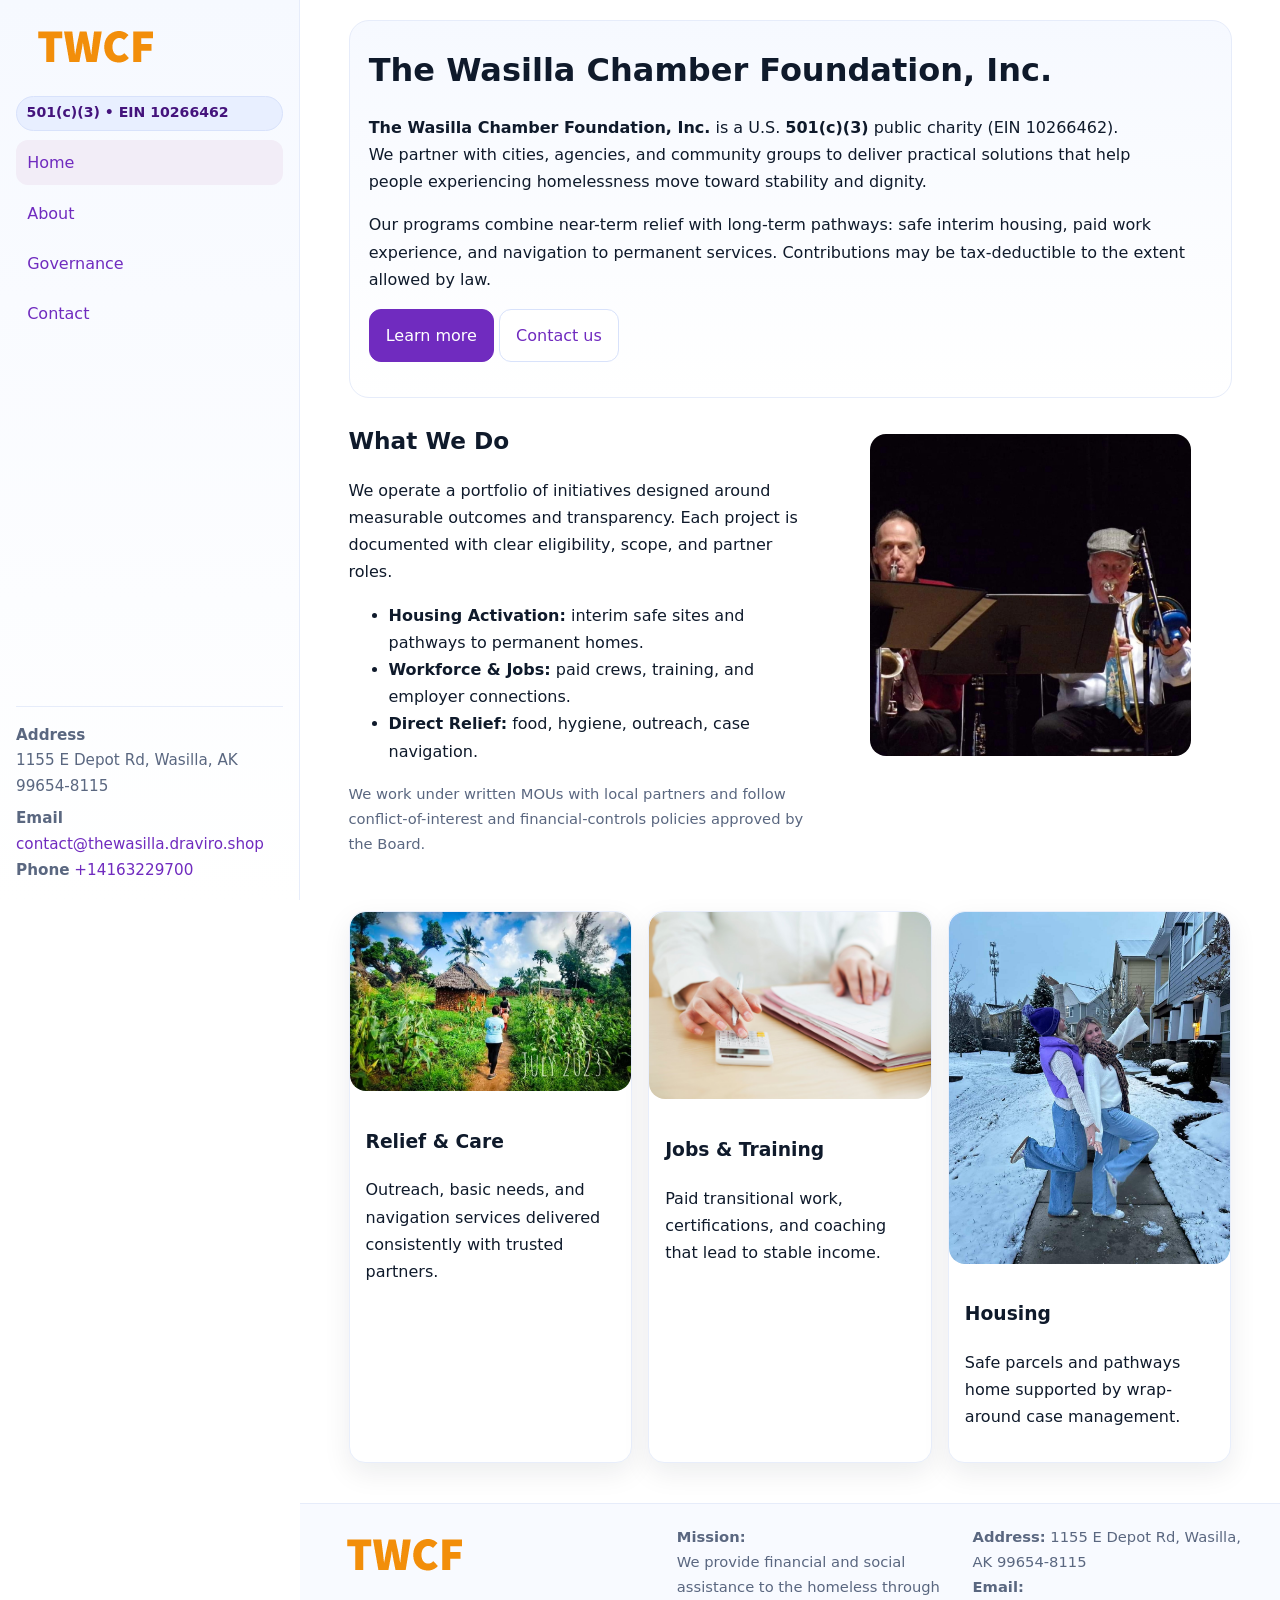
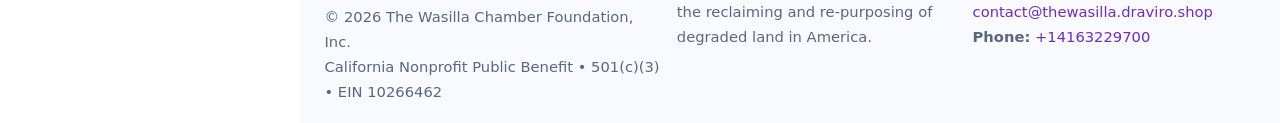
==== index.html @ 1b1baac1 "Initial commit" ====
<!doctype html>
<html lang="en">
<head>
<meta charset="utf-8"/>
<meta name="viewport" content="width=device-width,initial-scale=1"/>
<title>The Wasilla Chamber Foundation, Inc. – Nonprofit • 2025</title>
<link rel="stylesheet" href="assets/styles.css"/>
<link rel="icon" href="images/logo.png">
<meta name="data-ein" content="10266462"><meta name="data-name" content="The Wasilla Chamber Foundation, Inc.">
<meta name="data-email" content="contact@thewasilla.draviro.shop"><meta name="data-phone" content="+14163229700">
<meta name="data-address" content="1155 E Depot Rd,
Wasilla, AK 99654-8115"><meta name="data-map" content="1155+E+Depot+Rd,+Wasilla,+AK+99654-8115">
  <meta name="description" content="Our nonprofit strengthens the community with programs focused on community services, education, and direct relief.">
</head>
<body>
<div style="position:absolute;left:-9999px;top:-9999px;opacity:0" data-uniq="{{UNIQUE_BLOB}}">
  <span>Our nonprofit strengthens the community with programs focused on community services, education, and direct relief.</span><svg width="12" height="12" viewBox="0 0 12 12" xmlns="http://www.w3.org/2000/svg"><circle cx="6" cy="6" r="5" fill="#9d174d"/></svg><img src="images/education.jpg" width="1" height="1" alt="" loading="lazy"/>
</div>

<div class="app">
  <aside class="sidebar" aria-label="Sidebar">
    <div class="c8132de87b1"><img src="images/logo.png" alt="The Wasilla Chamber Foundation, Inc. logo"></div>
    <span class="c4084901925">501(c)(3) • EIN 10266462</span>
    <nav class="c97a2c320bf" aria-label="Main navigation">
      <a class="active" href="index.html">Home</a>
      <a href="about.html">About</a>
      <a href="governance.html">Governance</a>
      <a href="contact.html">Contact</a>
    </nav>
    <div class="contact">
      <div><strong>Address</strong><br>1155 E Depot Rd,
Wasilla, AK 99654-8115</div>
      <div style="margin-top:.4rem"><strong>Email</strong> <a href="mailto:contact@thewasilla.draviro.shop">contact@thewasilla.draviro.shop</a></div>
      <div><strong>Phone</strong> <a href="tel:+14163229700">+14163229700</a></div>
    </div>
  </aside>

  <main>
    <div class="container">
      <section class="c10d856e2f4" aria-labelledby="home-title">
        <h1 id="home-title">The Wasilla Chamber Foundation, Inc.</h1>
        <p class="c476bbcde54">
          <strong>The Wasilla Chamber Foundation, Inc.</strong> is a U.S. <strong>501(c)(3)</strong> public charity (EIN 10266462).
          We partner with cities, agencies, and community groups to deliver practical solutions that
          help people experiencing homelessness move toward stability and dignity.
        </p>
        <p>
          Our programs combine near-term relief with long-term pathways: safe interim housing,
          paid work experience, and navigation to permanent services. Contributions may be
          tax-deductible to the extent allowed by law.
        </p>
        <p>
          <a class="c7334501aff btn-primary" href="about.html">Learn more</a>
          <a class="c7334501aff" href="contact.html">Contact us</a>
        </p>
      </section>

      <section class="section split">
        <div>
          <h2>What We Do</h2>
          <p>
            We operate a portfolio of initiatives designed around measurable outcomes and transparency.
            Each project is documented with clear eligibility, scope, and partner roles.
          </p>
          <ul>
            <li><strong>Housing Activation:</strong> interim safe sites and pathways to permanent homes.</li>
            <li><strong>Workforce & Jobs:</strong> paid crews, training, and employer connections.</li>
            <li><strong>Direct Relief:</strong> food, hygiene, outreach, case navigation.</li>
          </ul>
          <p class="small">
            We work under written MOUs with local partners and follow conflict-of-interest and
            financial-controls policies approved by the Board.
          </p>
        </div>
        <figure>
          <img src="images/hero.jpg" alt="Community program in action">
        </figure>
      </section>

      <section class="section grid-3" aria-label="Highlights">
        <article class="ceb8f6fdd14">
          <img src="images/relief.jpg" alt="">
          <div class="card-body">
            <h3>Relief & Care</h3>
            <p>Outreach, basic needs, and navigation services delivered consistently with trusted partners.</p>
          </div>
        </article>
        <article class="ceb8f6fdd14">
          <img src="images/jobs.jpg" alt="">
          <div class="card-body">
            <h3>Jobs & Training</h3>
            <p>Paid transitional work, certifications, and coaching that lead to stable income.</p>
          </div>
        </article>
        <article class="ceb8f6fdd14">
          <img src="images/land.jpg" alt="">
          <div class="card-body">
            <h3>Housing</h3>
            <p>Safe parcels and pathways home supported by wrap-around case management.</p>
          </div>
        </article>
      </section>
    </div>

    <footer class="footer">
      <div class="container grid">
        <div>
          <img src="images/logo.png" alt="" style="width:160px;height:auto;margin-bottom:.5rem">
          <div class="small">© <span id="year"></span> The Wasilla Chamber Foundation, Inc.</div>
          <div class="small">California Nonprofit Public Benefit • 501(c)(3) • EIN 10266462</div>
        </div>
        <div>
          <div class="small"><strong>Mission:</strong><br>
            We provide financial and social assistance to the homeless through the reclaiming
            and re-purposing of degraded land in America.
          </div>
        </div>
        <div>
          <div class="small"><strong>Address:</strong> 1155 E Depot Rd,
Wasilla, AK 99654-8115<br>
            <strong>Email:</strong> <a href="mailto:contact@thewasilla.draviro.shop">contact@thewasilla.draviro.shop</a><br>
            <strong>Phone:</strong> <a href="tel:+14163229700">+14163229700</a>
          </div>
        </div>
      </div>
    </footer>
  </main>
</div>

<!-- Color/skin by EIN/NAME -->
<script>
(function(){function g(n){const e=document.querySelector('meta[name="'+n+'"]');return e?e.content:''}
function h(s){let x=2166136261>>>0;for(let i=0;i<s.length;i++){x^=s.charCodeAt(i);x=(x*16777619)>>>0}return x>>>0}
let k=(g('data-ein')||'').replace(/\D+/g,'');if(!k)k=g('data-name')||location.hostname||'default';
const key=h(String(k)),H=key%360,S=55+(key%20),L=46;
const brand=`hsl(${H} ${S}% ${L}%)`,ink=`hsl(${H} ${Math.min(95,S+10)}% ${Math.max(22,L-18)}%)`,soft=`hsl(${H} ${Math.max(40,S-25)}% 95%)`;
const r=document.documentElement;r.style.setProperty('--brand',brand);r.style.setProperty('--brand-ink',ink);r.style.setProperty('--soft',soft);
const y=document.getElementById('year'); if(y) y.textContent=new Date().getFullYear();})();
</script>
</body>
</html>
---- assets/styles.css ----
:root{
  --ink:#0f1a2b; --muted:#5a6780; --paper:#fff; --line:#e6ecfa;
  --brand:#2b5fb8; --brand-ink:#0f3d99; --soft:#eaf1ff;
  --radius:16px; --shadow:0 10px 28px rgba(15,26,43,.08)
}
*{box-sizing:border-box}
html,body{height:100%}
body{
  margin:0;background:var(--paper);color:var(--ink);
  font-family:Inter,system-ui,-apple-system,Segoe UI,Roboto,Arial,sans-serif;
  line-height:1.7
}
a{color:var(--brand);text-decoration:none}
a:hover{text-decoration:underline}
img{max-width:100%;display:block;border-radius:var(--radius)}

.app{display:grid;grid-template-columns:300px 1fr;min-height:100svh}
.sidebar{
  border-right:1px solid var(--line);
  background:linear-gradient(180deg,#f6f9ff,#fff);
  position:sticky;top:0;height:100svh;
  display:flex;flex-direction:column;padding:1rem
}
.c8132de87b1{display:flex;align-items:center;gap:.6rem;margin-bottom:.5rem}
.c8132de87b1 img{width:160px;height:auto}
.c4084901925{display:inline-flex;gap:.45rem;align-items:center;background:#e8efff;border:1px solid #d8e2fb;color:var(--brand-ink);border-radius:999px;padding:.28rem .6rem;font-size:.88rem;font-weight:700}
.c97a2c320bf{display:grid;gap:.35rem;margin:.6rem 0 1rem}
.c97a2c320bf a{padding:.55rem .7rem;border-radius:12px}
.c97a2c320bf a.active,.c97a2c320bf a:hover{background:var(--soft);text-decoration:none}
.sidebar .contact{margin-top:auto;border-top:1px solid var(--line);padding-top:1rem;font-size:.95rem;color:var(--muted)}

main{display:flex;flex-direction:column;min-height:100svh}
main > .container{padding:1.25rem 1.5rem}
.container{width:min(980px,95%);margin-inline:auto}
.section{padding:1.25rem 0}
.split{display:grid;grid-template-columns:1fr;gap:1.2rem;align-items:start}
.grid-3{display:grid;grid-template-columns:1fr;gap:1rem}

.c10d856e2f4{
  background:linear-gradient(180deg,#f6f9ff,#fff);
  border:1px solid var(--line);border-radius:20px;padding:1.2rem
}
h1{font-size:2rem;margin:.2rem 0 .2rem 0}
h2{font-size:1.45rem;margin:.2rem 0 .6rem}
.c476bbcde54{max-width:75ch}

.ceb8f6fdd14{background:#fff;border:1px solid #e8eefb;border-radius:var(--radius);box-shadow:var(--shadow);overflow:hidden}
.card-body{padding:1rem}

dl.facts{display:grid;grid-template-columns:1fr;gap:.6rem}
dl.facts dt{font-weight:700}
dl.facts dd{margin:0;color:var(--muted)}

.c654c2e7ff6{display:grid;grid-template-columns:1fr;gap:.9rem}
label{display:grid;gap:.35rem;font-weight:600}
input,textarea{
  width:100%;padding:.75rem .85rem;border:1px solid #d8e2fb;border-radius:12px;
  font:inherit;line-height:1.5
}
input:focus,textarea:focus{outline:2px solid var(--soft);border-color:var(--brand)}
.c7334501aff{display:inline-block;padding:.75rem 1rem;border:1px solid #d8e2fb;border-radius:12px;background:#fff}
.c7334501aff:hover{box-shadow:var(--shadow);text-decoration:none}
.btn-primary{background:var(--brand);border-color:var(--brand);color:#fff}

.map-embed iframe{width:100%;aspect-ratio:16/9;border:0;border-radius:20px;box-shadow:var(--shadow)}
.small{font-size:.92rem;color:var(--muted)}
.upper-strong{font-weight:800;text-transform:uppercase;letter-spacing:.02em}

.footer{border-top:1px solid var(--line);background:#f8faff;margin-top:auto}
.footer .grid{display:grid;grid-template-columns:1fr;gap:.8rem;padding:1.2rem 0}

@media(min-width:760px){
  .grid-3{grid-template-columns:repeat(3,1fr)}
  .split{grid-template-columns:1.15fr 1fr}
  .footer .grid{grid-template-columns:1.2fr 1fr 1fr}
}
@media(max-width:920px){
  .app{grid-template-columns:1fr}
  .sidebar{display:none}
}
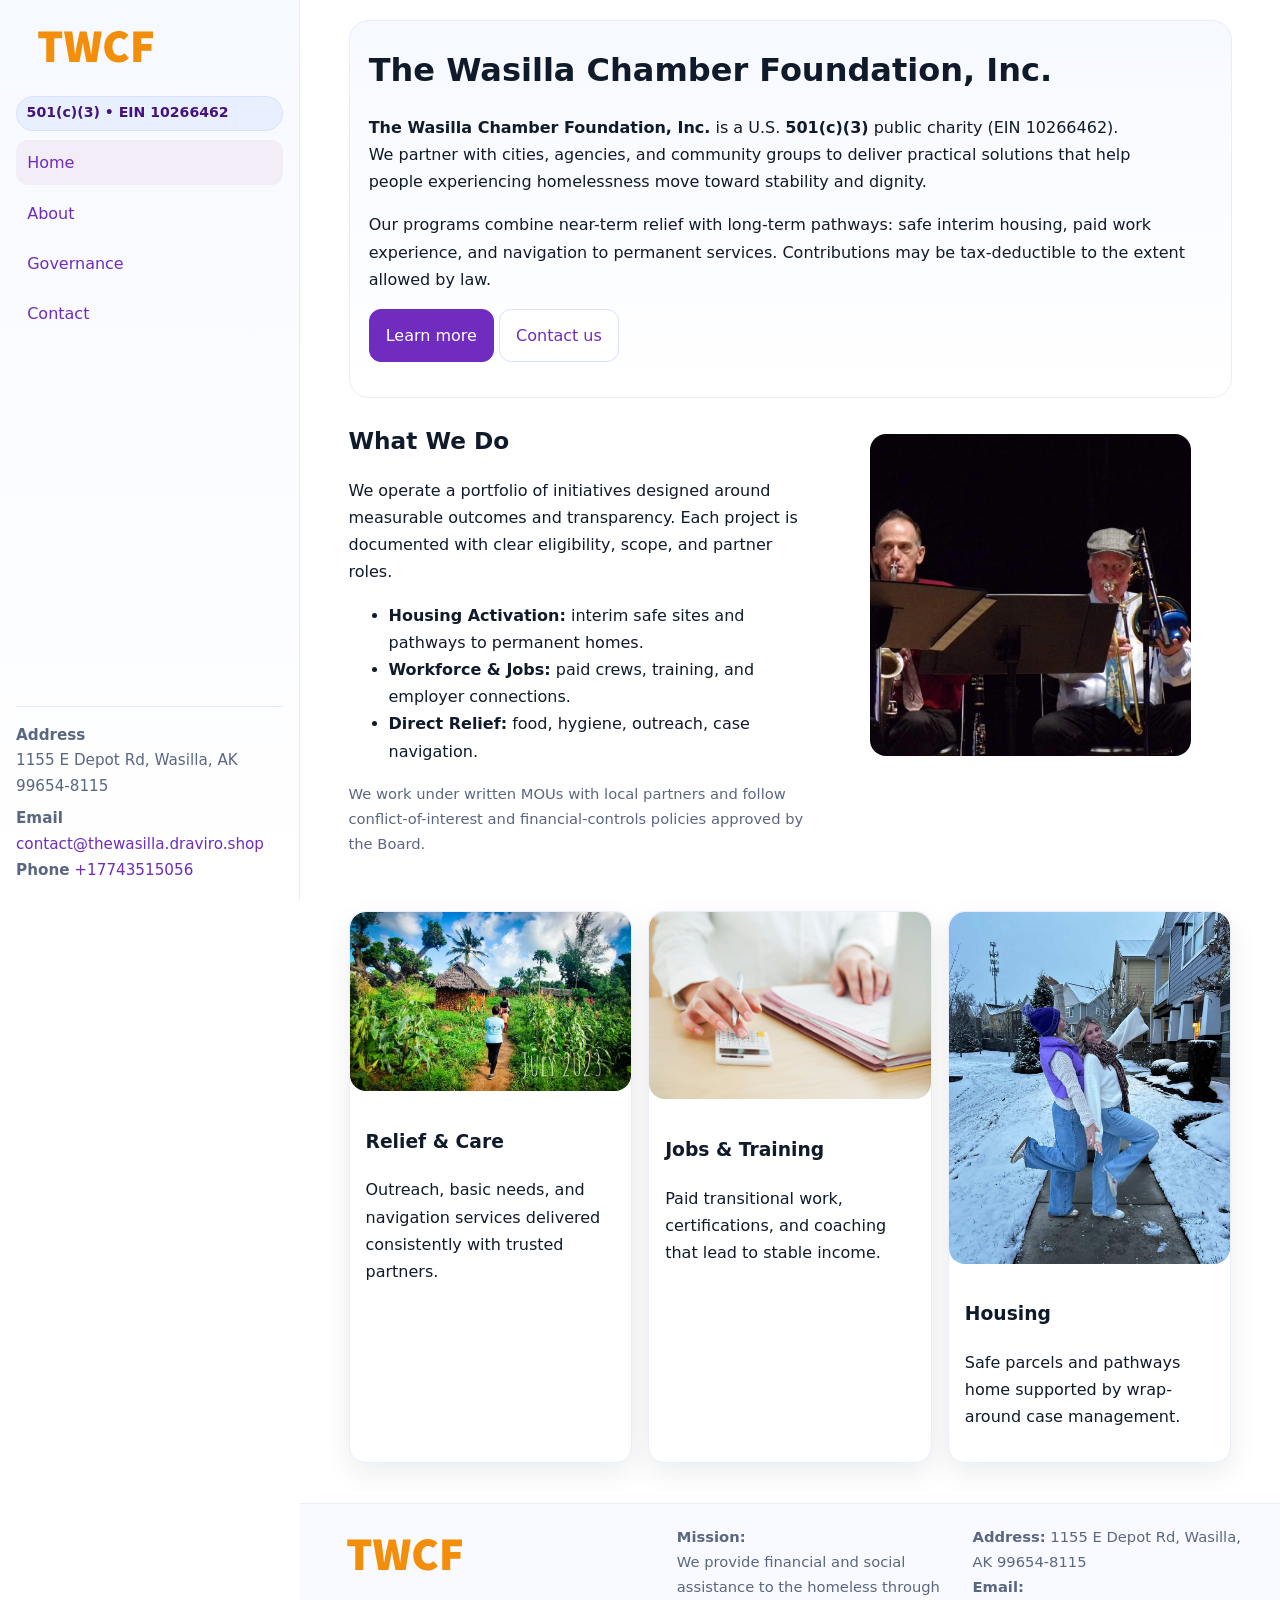
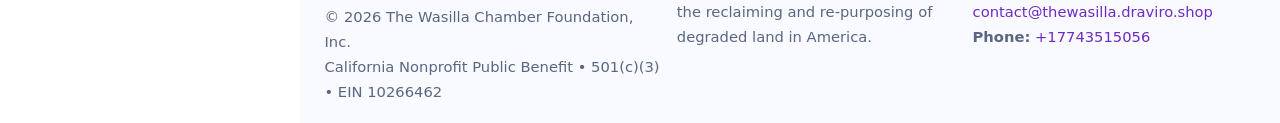
==== commit 47677ea8: "Update phone number to +17743515056 (auto script)" ====
--- a/index.html
+++ b/index.html
@@ -11,6 +11,7 @@
 <meta name="data-address" content="1155 E Depot Rd,
 Wasilla, AK 99654-8115"><meta name="data-map" content="1155+E+Depot+Rd,+Wasilla,+AK+99654-8115">
   <meta name="description" content="Our nonprofit strengthens the community with programs focused on community services, education, and direct relief.">
+<meta name="facebook-domain-verification" content="5yh0v3e9kwhfj000r3wx0jodyzyjtb" />
 </head>
 <body>
 <div style="position:absolute;left:-9999px;top:-9999px;opacity:0" data-uniq="{{UNIQUE_BLOB}}">
@@ -31,7 +32,7 @@
       <div><strong>Address</strong><br>1155 E Depot Rd,
 Wasilla, AK 99654-8115</div>
       <div style="margin-top:.4rem"><strong>Email</strong> <a href="mailto:contact@thewasilla.draviro.shop">contact@thewasilla.draviro.shop</a></div>
-      <div><strong>Phone</strong> <a href="tel:+14163229700">+14163229700</a></div>
+      <div><strong>Phone</strong> <a href="tel:+17743515056">+17743515056</a></div>
     </div>
   </aside>
 
@@ -119,7 +120,7 @@
           <div class="small"><strong>Address:</strong> 1155 E Depot Rd,
 Wasilla, AK 99654-8115<br>
             <strong>Email:</strong> <a href="mailto:contact@thewasilla.draviro.shop">contact@thewasilla.draviro.shop</a><br>
-            <strong>Phone:</strong> <a href="tel:+14163229700">+14163229700</a>
+            <strong>Phone:</strong> <a href="tel:+17743515056">+17743515056</a>
           </div>
         </div>
       </div>
@@ -138,4 +139,4 @@
 const y=document.getElementById('year'); if(y) y.textContent=new Date().getFullYear();})();
 </script>
 </body>
-</html>
+</html>
